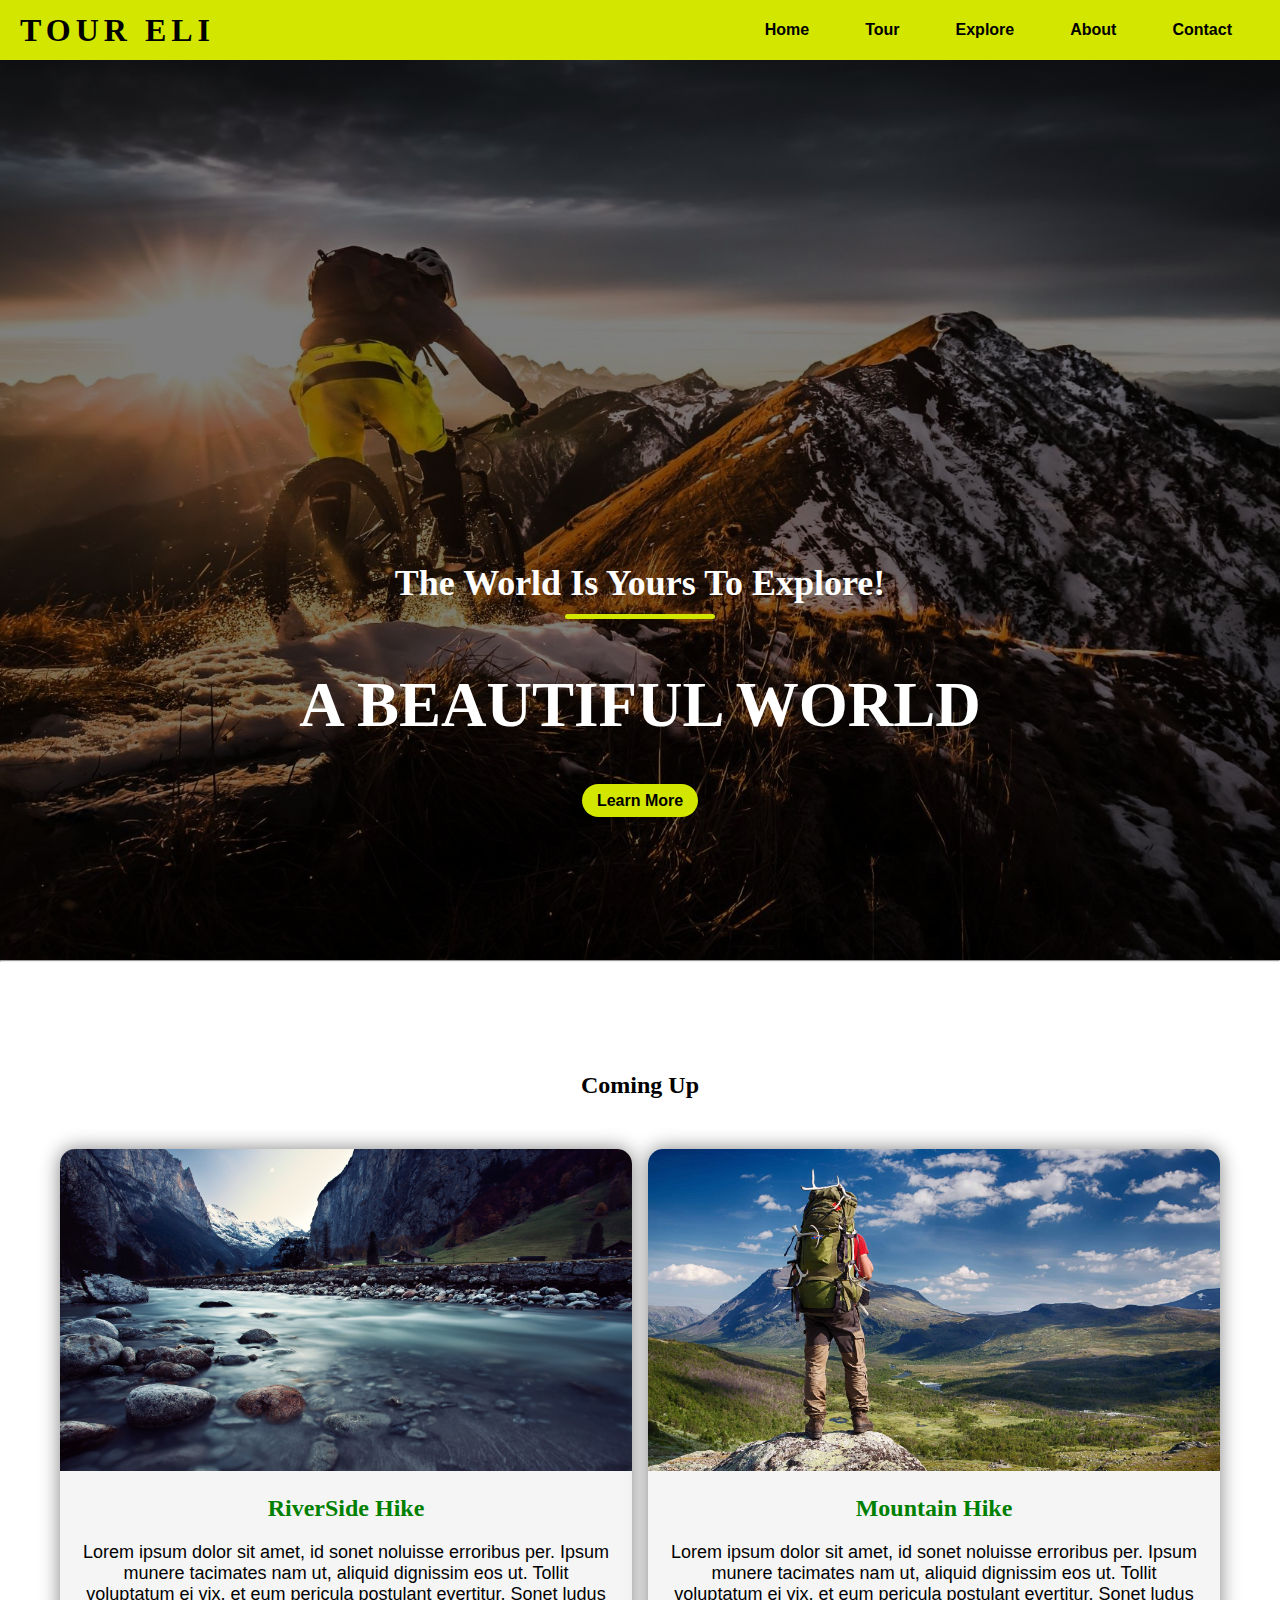
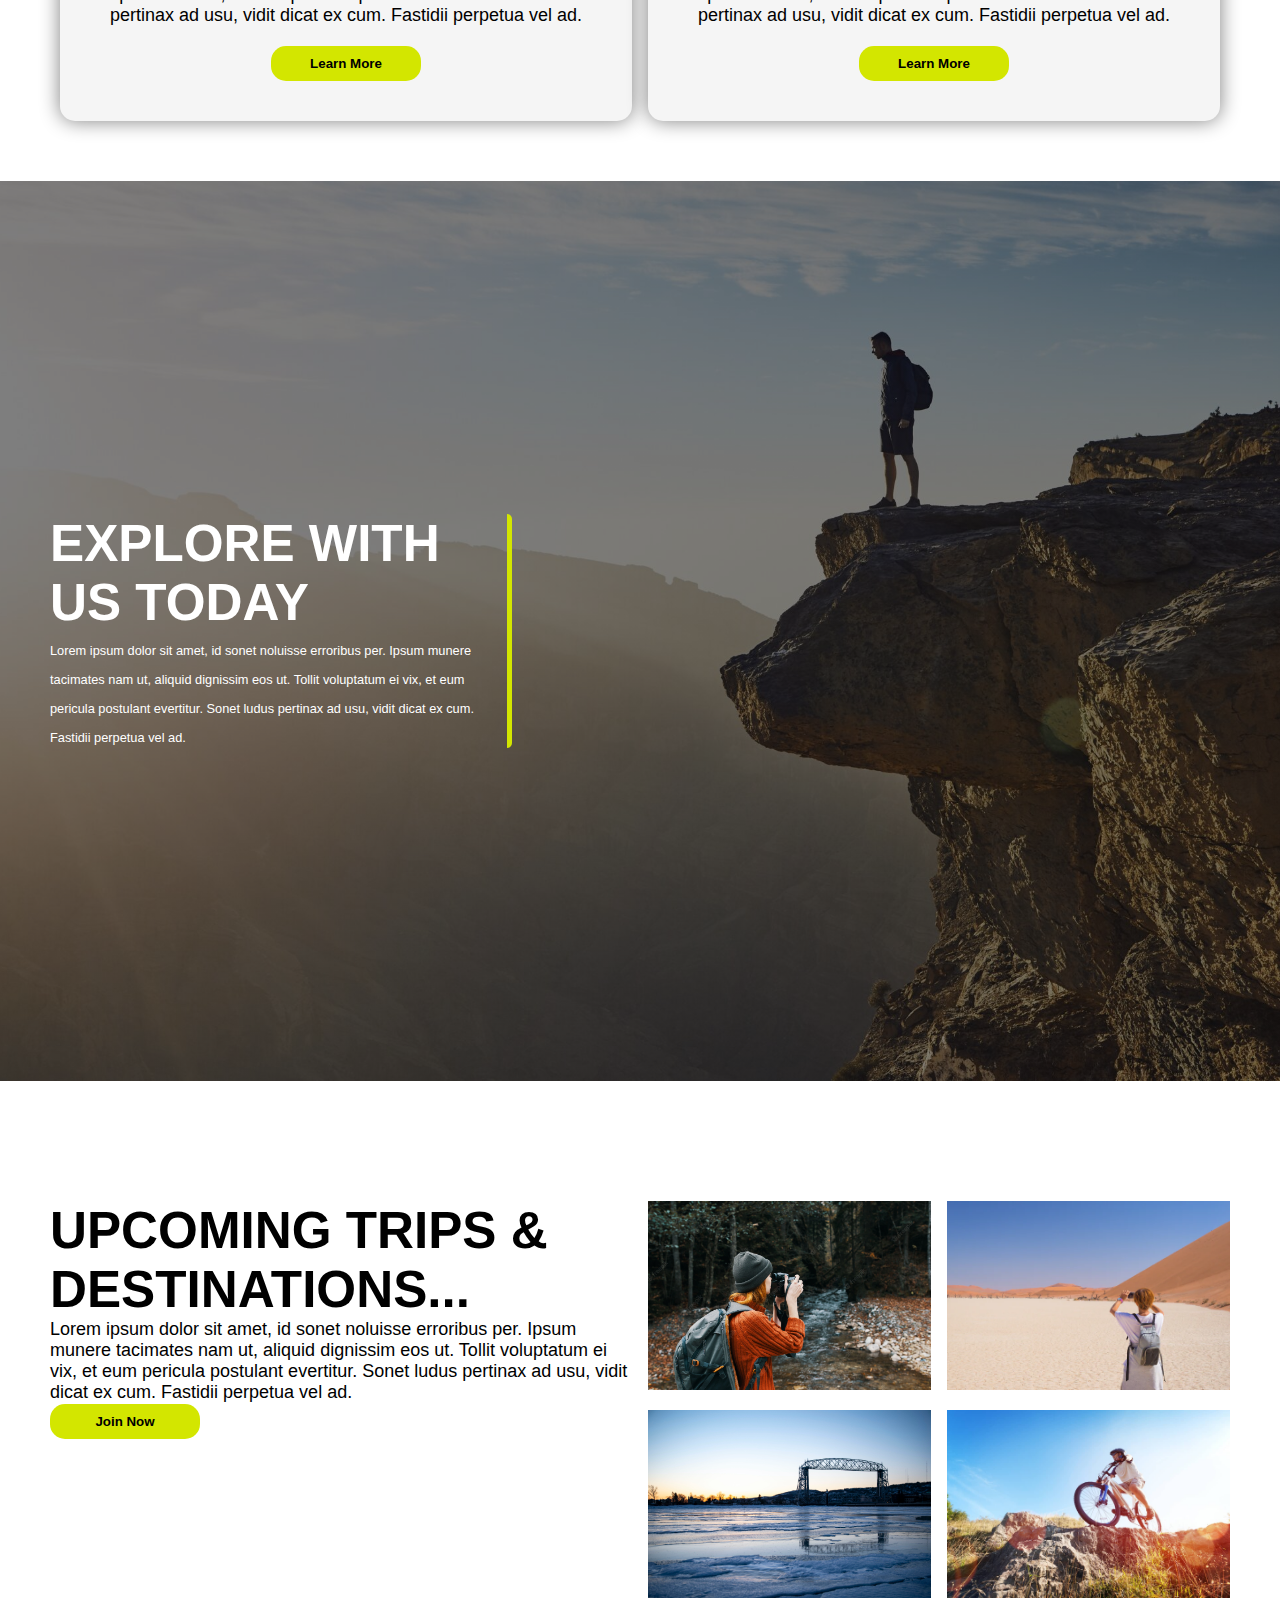
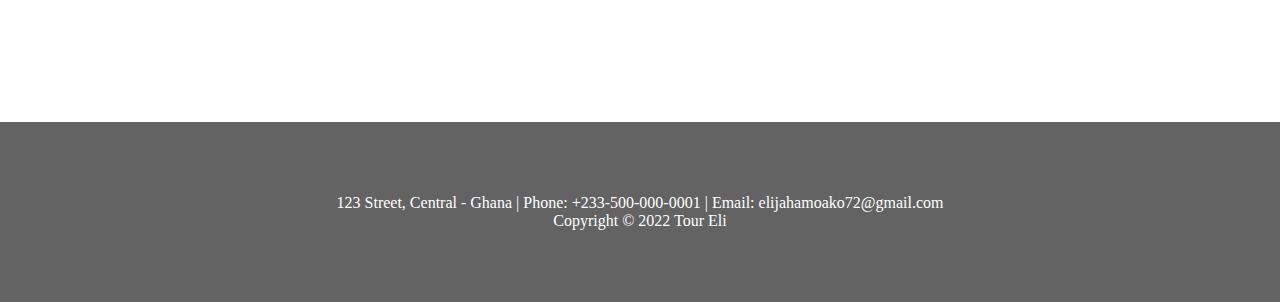
==== index.html @ 5ec99743 "Project Complete" ====
<!DOCTYPE html>
<html lang="en">
    <head>
        <meta charset="UTF-8">
        <meta http-equiv="X-UA-Compatible" content="IE=edge">
        <meta name="viewport" content="width=device-width, initial-scale=1.0">
        <title>Tour Eli</title>
        <link href="style.css" rel="stylesheet">
    </head>
    <body><!--first page of the website begins here-->
        <nav class="navbar">
            <div>
                <h1 class="logo">TOUR ELI</h1>
            </div>
            <div class="anchor">
                <a href="#">Home</a>
                <a href="#">Tour</a>
                <a href="#">Explore</a>
                <a href="#">About</a>
                <a href="#">Contact</a>
            </div>
        </nav>
        <header>
            <div class="header-content">
                <h2>The World Is Yours To Explore!</h2>
                <div class="line"></div>
                <h1>A BEAUTIFUL WORLD</h1>
                <a href="#" class="ctn">Learn More</a>
            </div>
        </header>
        <hr>
        <!--second page of the website begins here-->
        <section>
            <div class="second-head">
                <h2>Coming Up</h2>
            </div>
            <!--second container for two pictures-->
            <div class="second-container">
                <div class="river-side">
                    <img src="/images/riverpic.png" alt="" class="image">
                    <div class="river-side-details">
                        <h2>RiverSide Hike</h2>
                        <p>Lorem ipsum dolor sit amet, id sonet noluisse erroribus per. Ipsum munere tacimates nam ut, aliquid dignissim eos ut. Tollit voluptatum ei vix, et eum pericula postulant evertitur. Sonet ludus pertinax ad usu, vidit dicat ex cum. Fastidii perpetua vel ad.</p>
                        <button>Learn More</button>
                    </div>
                </div>
                <div class="mountain-side">
                    <img src="/images/mountain.png" alt="" class="image">
                    <div class="mountain-side-details">
                        <h2>Mountain Hike</h2>
                        <p>Lorem ipsum dolor sit amet, id sonet noluisse erroribus per. Ipsum munere tacimates nam ut, aliquid dignissim eos ut. Tollit voluptatum ei vix, et eum pericula postulant evertitur. Sonet ludus pertinax ad usu, vidit dicat ex cum. Fastidii perpetua vel ad.</p>
                        <button>Learn More</button>
                    </div>
                </div>
            </div>
            
        </section>
        <div class="third-section"><!--third page of the website begins here-->
            <div class="third-section-bg"></div> 
            <div class="explore-with-us">
                <h1>EXPLORE WITH US TODAY</h1>
                <span>Lorem ipsum dolor sit amet, id sonet noluisse erroribus per. Ipsum munere tacimates nam ut, aliquid dignissim eos ut. Tollit voluptatum ei vix, et eum pericula postulant evertitur. Sonet ludus pertinax ad usu, vidit dicat ex cum. Fastidii perpetua vel ad.</span>
            </div>
        </div>
        <div class="last-section"><!--fourth page of the website begins here-->
            <div class="left-column">
                <h1>UPCOMING TRIPS & DESTINATIONS...</h1>
                <P>Lorem ipsum dolor sit amet, id sonet noluisse erroribus per. Ipsum munere tacimates nam ut, aliquid dignissim eos ut. Tollit voluptatum ei vix, et eum pericula postulant evertitur. Sonet ludus pertinax ad usu, vidit dicat ex cum. Fastidii perpetua vel ad.</P>
                <button class="join-btn">Join Now</button>
            </div>
            <div class="right-column">
                <div class="middle1-column">
                    <img src="/images/tourpic1.png" alt="" class="pics">
                </div>
                <div class="right1-column">
                    <img src="/images/tourpic2.png" alt="" class="pics">
                </div>
                <div class="middle2-column">
                    <img src="/images/tourpic3.png" alt="" class="pics">
                </div>
                <div class="right2-column">
                    <img src="/images/tourpic4.png" alt="" class="pics">
                </div>
            </div>
        </div>
        <footer><!--the footer of the website-->
            <span>123 Street, Central - Ghana | Phone: +233-500-000-0001 | Email: elijahamoako72@gmail.com</span>
            <span>Copyright &copy; 2022 Tour Eli</span>
        </footer>
    </body>
</html>
---- style.css ----
* {
    margin: 0;
    padding: 0;
    box-sizing: border-box;
}
a {
    text-decoration: none;
    cursor: pointer;
    margin: 0 20px 0 20px;
    color: black;
    font-family: Roboto, Arial;
    font-weight: bold;
    border-radius: 20px;
    padding: 5px 8px;
}
a:hover {
    border-radius: 20px;
    background-color: rgb(211, 230, 0);
    transition: 0.2s;
    color: rgb(255, 255, 255);
}
.anchor {
    display: flex;
    flex-wrap: wrap;
    align-items: center;
  
}

/*styling for the Navbar*/

.navbar {
    position: fixed;
    top: 0;
    left: 0;
    display: flex;
    width: 100%;
    justify-content: space-between;
    padding: 20px;
    color: rgb(0, 0, 0);
    height: 60px;
    background-color: rgb(211, 230, 0);
    align-items: center;
    z-index: 100;
}
.logo {
    font-family: wheat, plato, "Curlz MT", cursive, "Comic Sans MS";
    font-weight: bold;
    letter-spacing: 5px;
    font-size: xx-large;
    align-items: center;
}


/* styling for the first page of the website begins here*/
header {
    margin-top: 60px;
    width: 100vw;
    height: 100vh;
    background: linear-gradient(to right, rgba(0,0,0,0.5) 20%, rgba(0,0,0,0.5) 200%), url(/images/HeaderWP.png);
    background-position: bottom;
    background-size: cover;
    display: flex;
    align-items: flex-end;
    justify-content: center;
}
.header-content {
    margin-bottom: 150px;
    color: rgb(255, 255, 255);
    text-align: center;
}
.header-content h2 {
    font-size: 4vmin;
}
.line {
    width: 150px;
    height: 5px;
    background: rgb(211, 230, 0);
    margin: 10px auto;
    border-radius: 5px;
}
.header-content h1 {
    font-size: 7vmin;
    margin-top: 50px;
    margin-bottom: 50px;
}
a.ctn {
    padding: 8px 15px;
    background: rgb(211, 230, 0);
    border-radius: 30px;
    color: black;
}
.ctn:hover {
    background-color: rgb(248, 255, 166);
}
.menu-btn {
    position: absolute;
    top: 30px;
    right: 30px;
    width: 40px;
    cursor: pointer;
}

/* styling for the second page of the second page of the website begins here*/

section {
    margin-top: 50px;
    padding: 60px;
}
.second-head {
   text-align: center;
   margin-bottom: 50px;
}


/*styling for the first image on the left, which is the river image*/
.second-container {
    display: grid;
    gap: 1rem;
    grid-template-columns: repeat(auto-fit, minmax(250px, 1fr));
}
.river-side {
    border-radius: 15px;
    box-shadow: 0 0 20px gray;
    
    text-align: center;
    padding-bottom: 20px;
    background-color: whitesmoke;
}
.river-side:hover {
    transform: scale(1.01, 1.01);
    transition: 0.25s;
}
.image {
    width: 100%;
    border-top-left-radius: 15px;
    border-top-right-radius: 15px;
}
.river-side-details {
    width: 100%;
    padding: 20px 20px;
    display: flex;
    flex-direction: column;
    gap: 20px;
}
.river-side h2 {
    color: green;
}
p {
    font-family: Verdana, Geneva, Tahoma, sans-serif;
    font-size: 2vmin;
}
button {
    background-color: rgb(211, 230, 0);
    width: 150px;
    padding: 10px 10px;
    border: none;
    border-radius: 15px;
    cursor: pointer;
    font-weight: 700;
    margin: 0 auto 0 auto;
    font-family: 'Trebuchet MS', 'Lucida Sans Unicode', 'Lucida Grande', 'Lucida Sans', Arial, sans-serif;
}
button:hover {
    box-shadow: 0 0 4px black;
}
/* styling for the second image, which is on the right of this page.*/

.mountain-side {
    border-radius: 15px;
    box-shadow: 0 0 20px gray;
    
    text-align: center;
    padding-bottom: 20px;
    background-color: whitesmoke;
}
.mountain-side:hover {
    transform: scale(1.01, 1.01);
    transition: 0.25s;
}
.mountain-side-details {
    width: 100%;
    padding: 20px 20px;
    display: flex;
    flex-direction: column;
    gap: 20px;
}
.mountain-side h2 {
    color: green;
}

/*styling for the third page of the website begins here */

.third-section {
    height: 100vh;
    width: 100vw;
    display: grid;
    background: linear-gradient(to right, rgba(0,0,0,0.5) 20%, rgba(0,0,0,0.5) 200%), url(/images/ExploreWP.png);
    background-position: center;
    background-size: cover;
}
.third-section-bg {
    width: 100%;
    grid-column: 1;
    grid-row: 1;
}
.explore-with-us {
    color: rgb(255, 255, 255);
    grid-column: 1;
    grid-row: 1;
    justify-self: start;
    align-self: center;
    padding-left: 50px;
    width: 40%;
    font-size: 2vw;
    font-family: sans-serif;
    border-right: 5px solid rgb(211, 230, 0);
    border-radius: 5px;
}
.explore-with-us span {
    font-size: 1vw;
    font-family: Verdana, Geneva, Tahoma, sans-serif;
}
/*styling for the fourth page of the website begins here*/

.last-section {
    margin-top: 20px;
    padding: 50px;
    width: 100%;
    display: grid;
    gap: 1rem;
    grid-template-columns: repeat(auto-fit, minmax(530px, 1fr));
}
.join-btn {
    width: 150px;
}
.join-btn:hover {
    background-color: rgb(248, 255, 166);
}
.left-column {
    margin-top: 50px;
    font-size: 2vw;
    font-family: Verdana, Geneva, Tahoma, sans-serif;
}
.right-column {
    margin-top: 50px;
    display: grid;
    gap: 1rem;
    grid-template-columns: repeat(auto-fit, minmax(250px, 1fr));
}
.pics {
    width: 100%;
}
.pics:hover {
    transform: scale(1.01, 1.01);
    transition: 0.25s;
}

/*styling for the footer part of the website*/
footer {
    margin-top: 70px;
    height: 20vh;
    background-color: rgb(99, 99, 99);
    display: flex;
    flex-direction: column;
    justify-content: center;
    align-items: center;
    text-align: center;
}
footer span {
    color: white;
}

/* Responsiveness for mobile devices for header part*/

@media screen and (max-width:800px) {
    .navbar {
        display: flex;
        flex-direction: column;
        height: 30vh;
        position: relative;
    }
    .anchor {
        display: flex;
        flex-direction: column;
    }
    header {
       margin: 0;
    }
    section {
        display: flex;
        flex-direction: column;
    }
    .third-section {
        display: grid;
        margin-top: 100px;
    }
    .last-section {
        display: flex;
        flex-direction: column;
    }
}
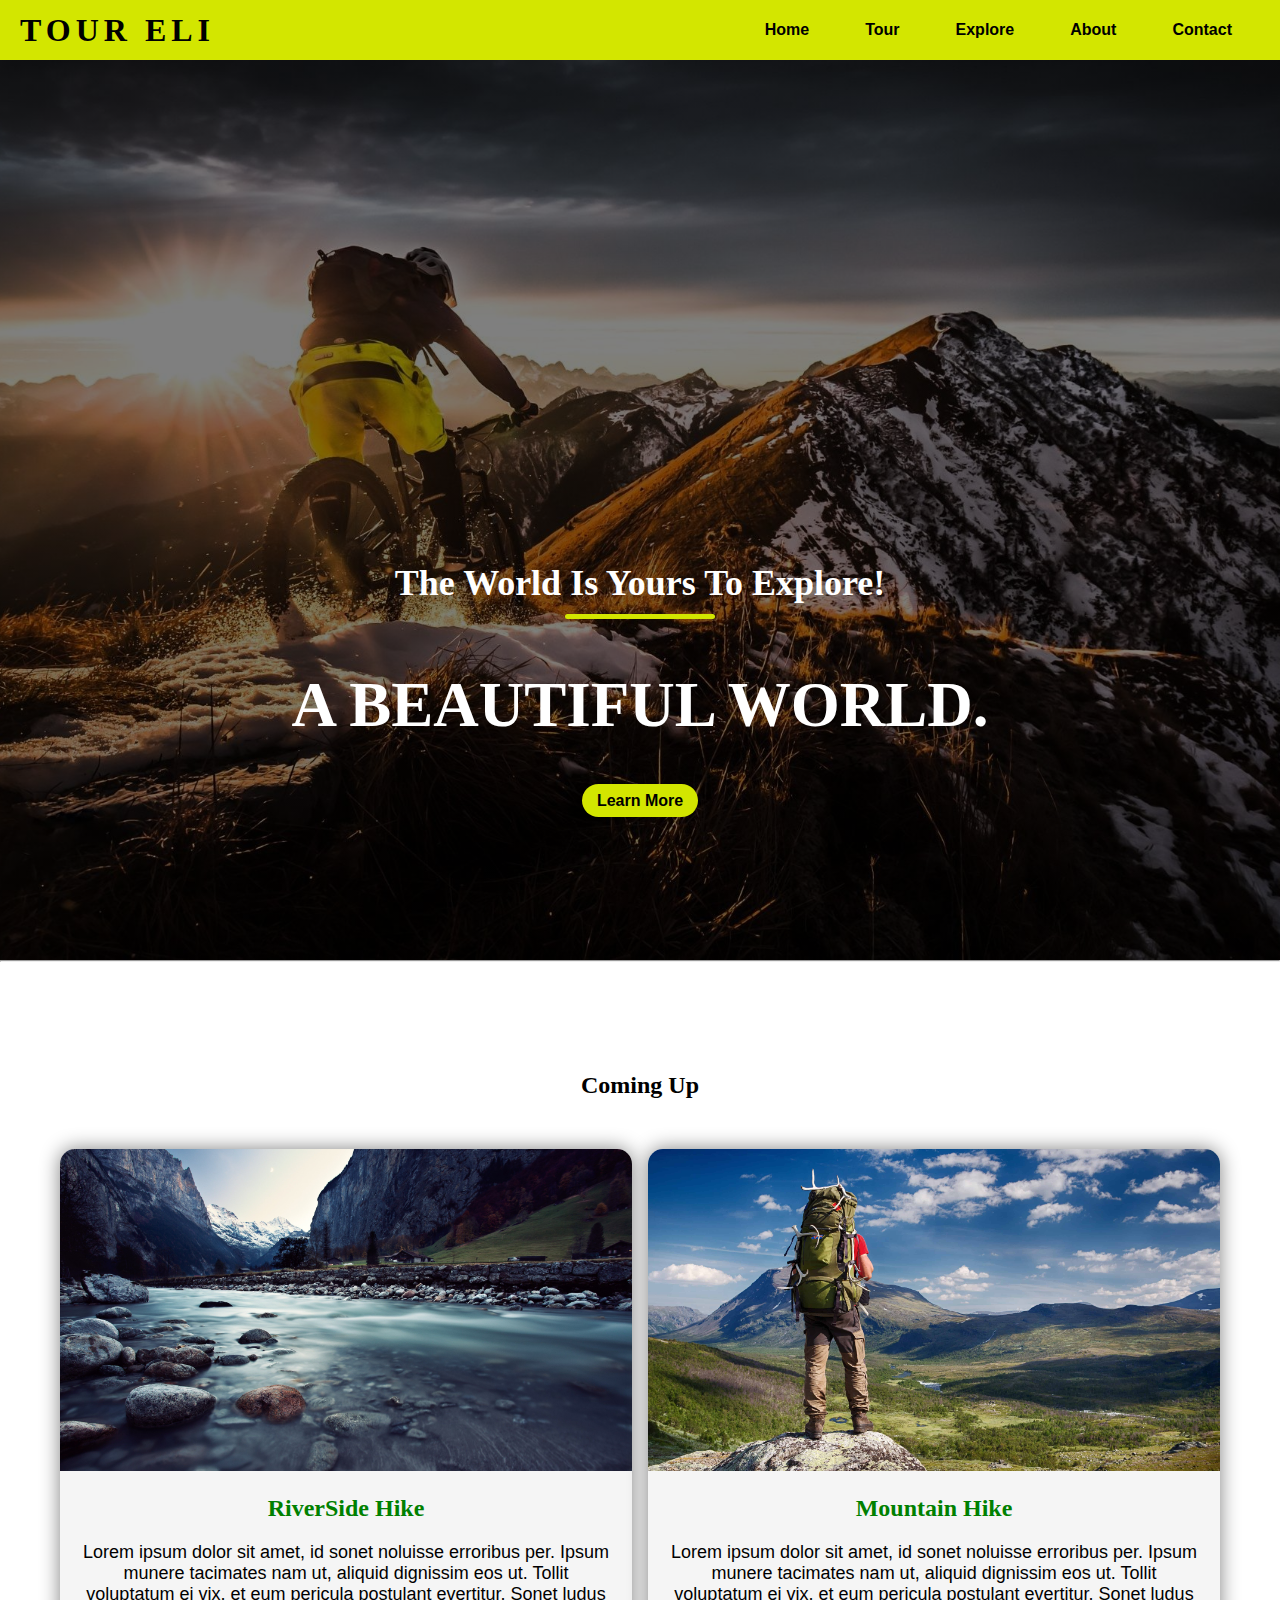
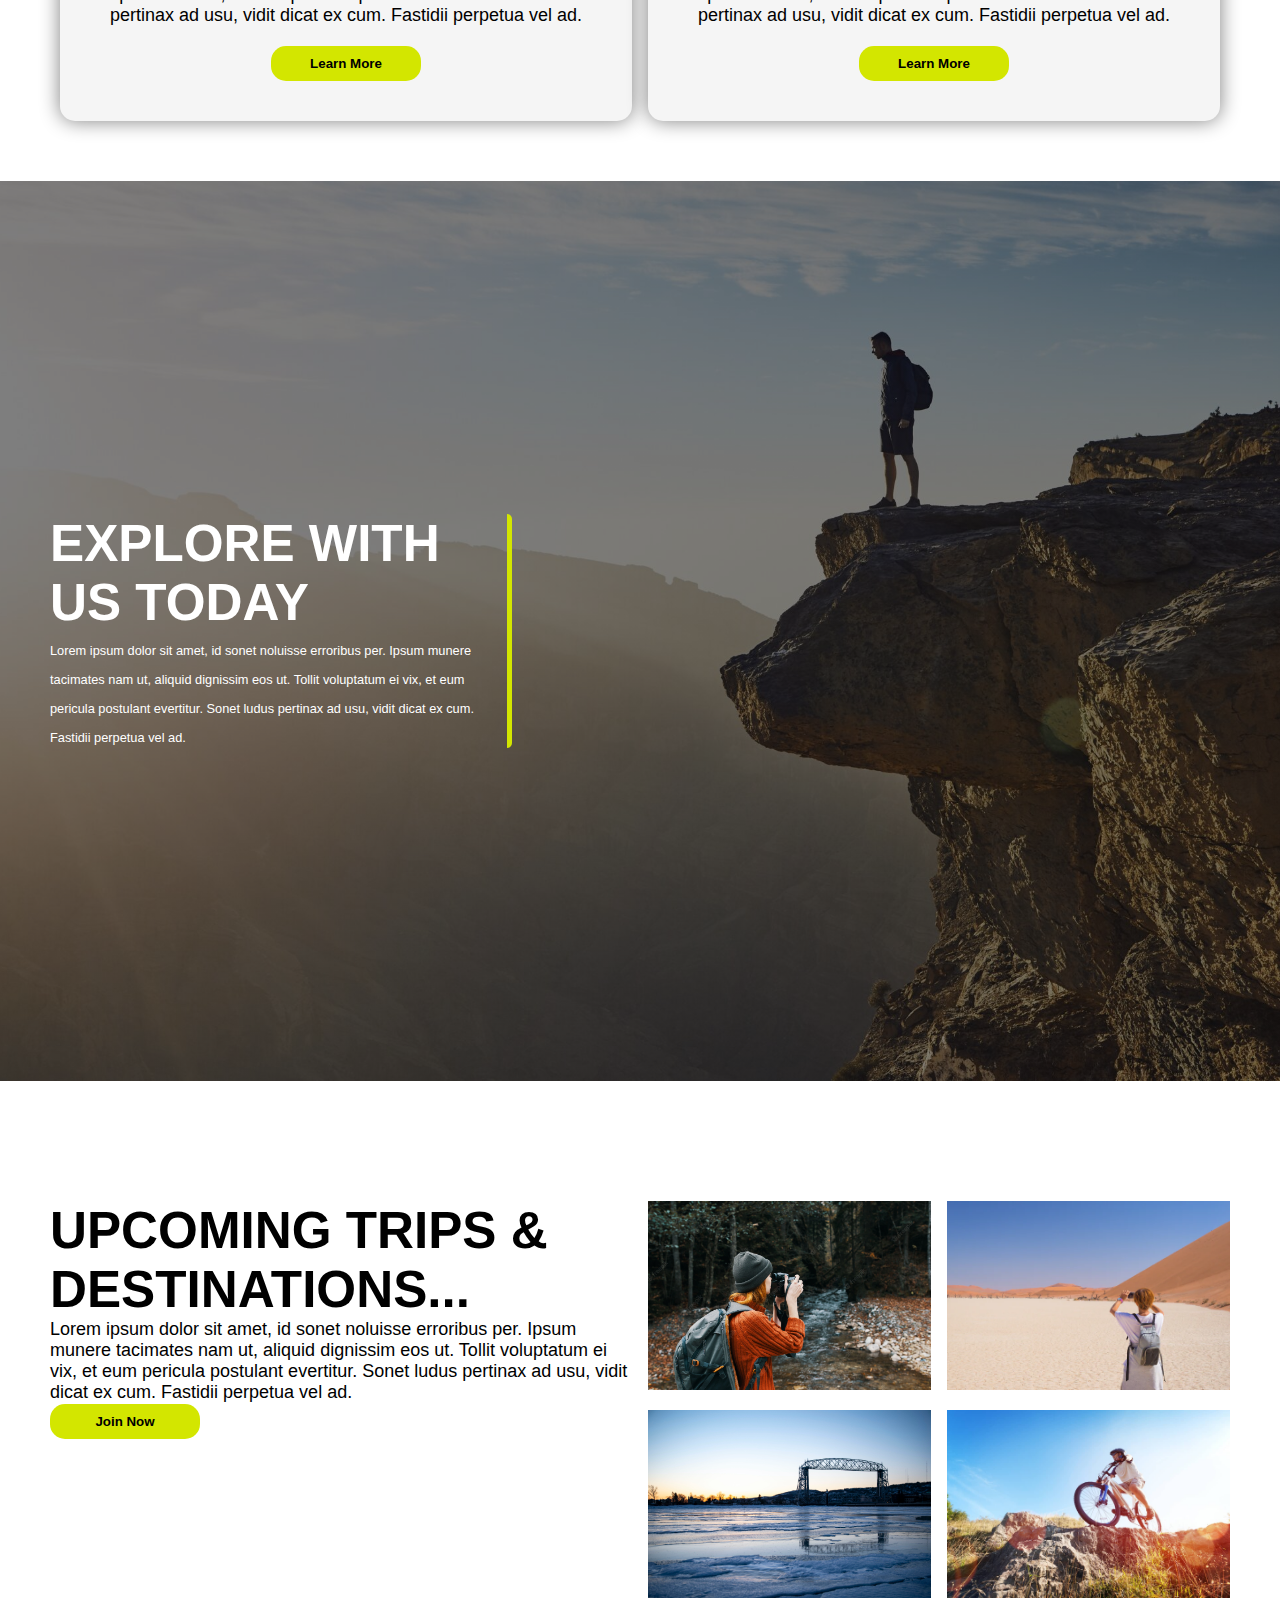
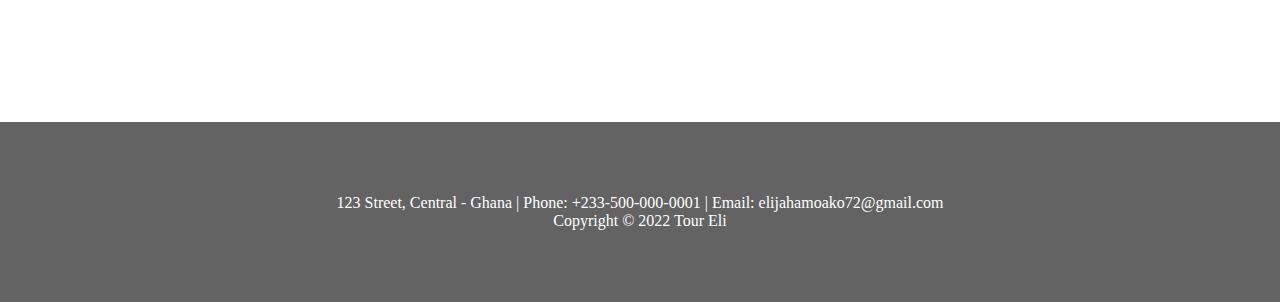
==== commit 3e17422f: "Updated" ====
--- a/index.html
+++ b/index.html
@@ -24,7 +24,7 @@
             <div class="header-content">
                 <h2>The World Is Yours To Explore!</h2>
                 <div class="line"></div>
-                <h1>A BEAUTIFUL WORLD</h1>
+                <h1>A BEAUTIFUL WORLD.</h1>
                 <a href="#" class="ctn">Learn More</a>
             </div>
         </header>
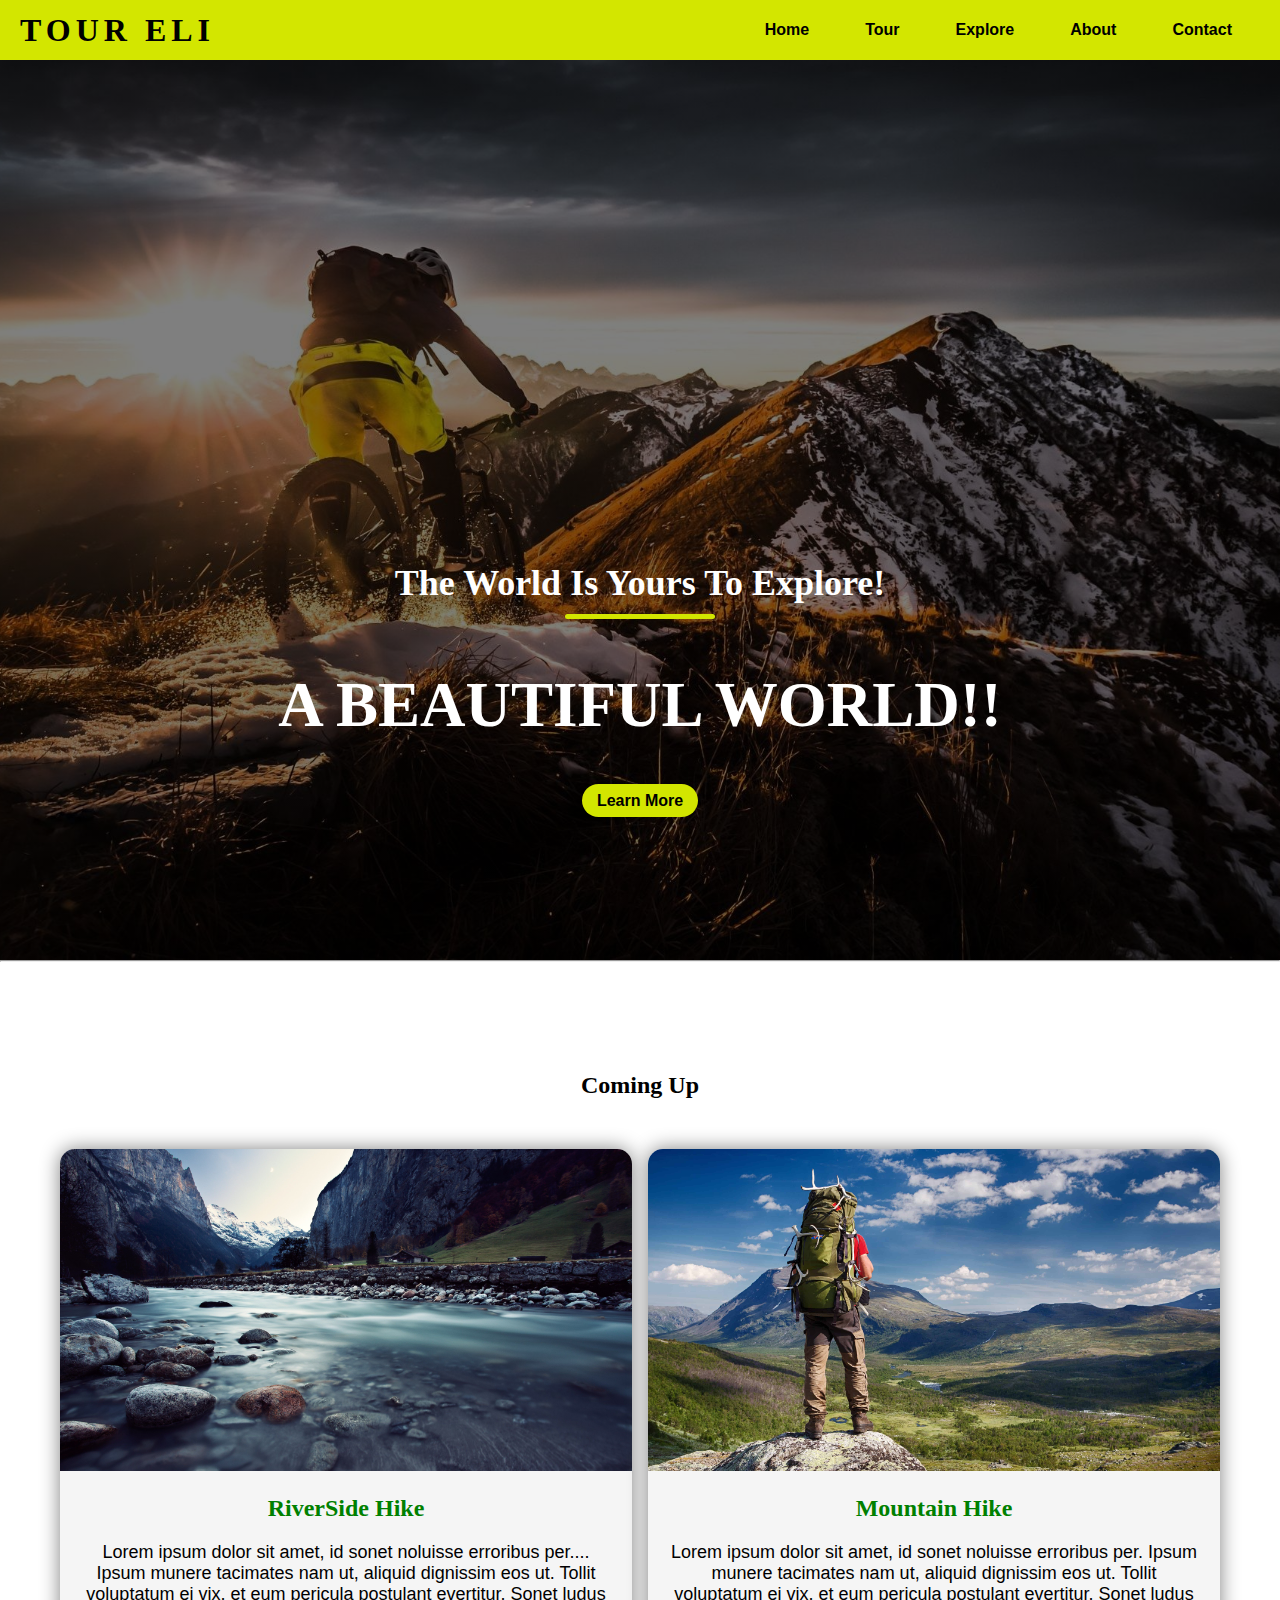
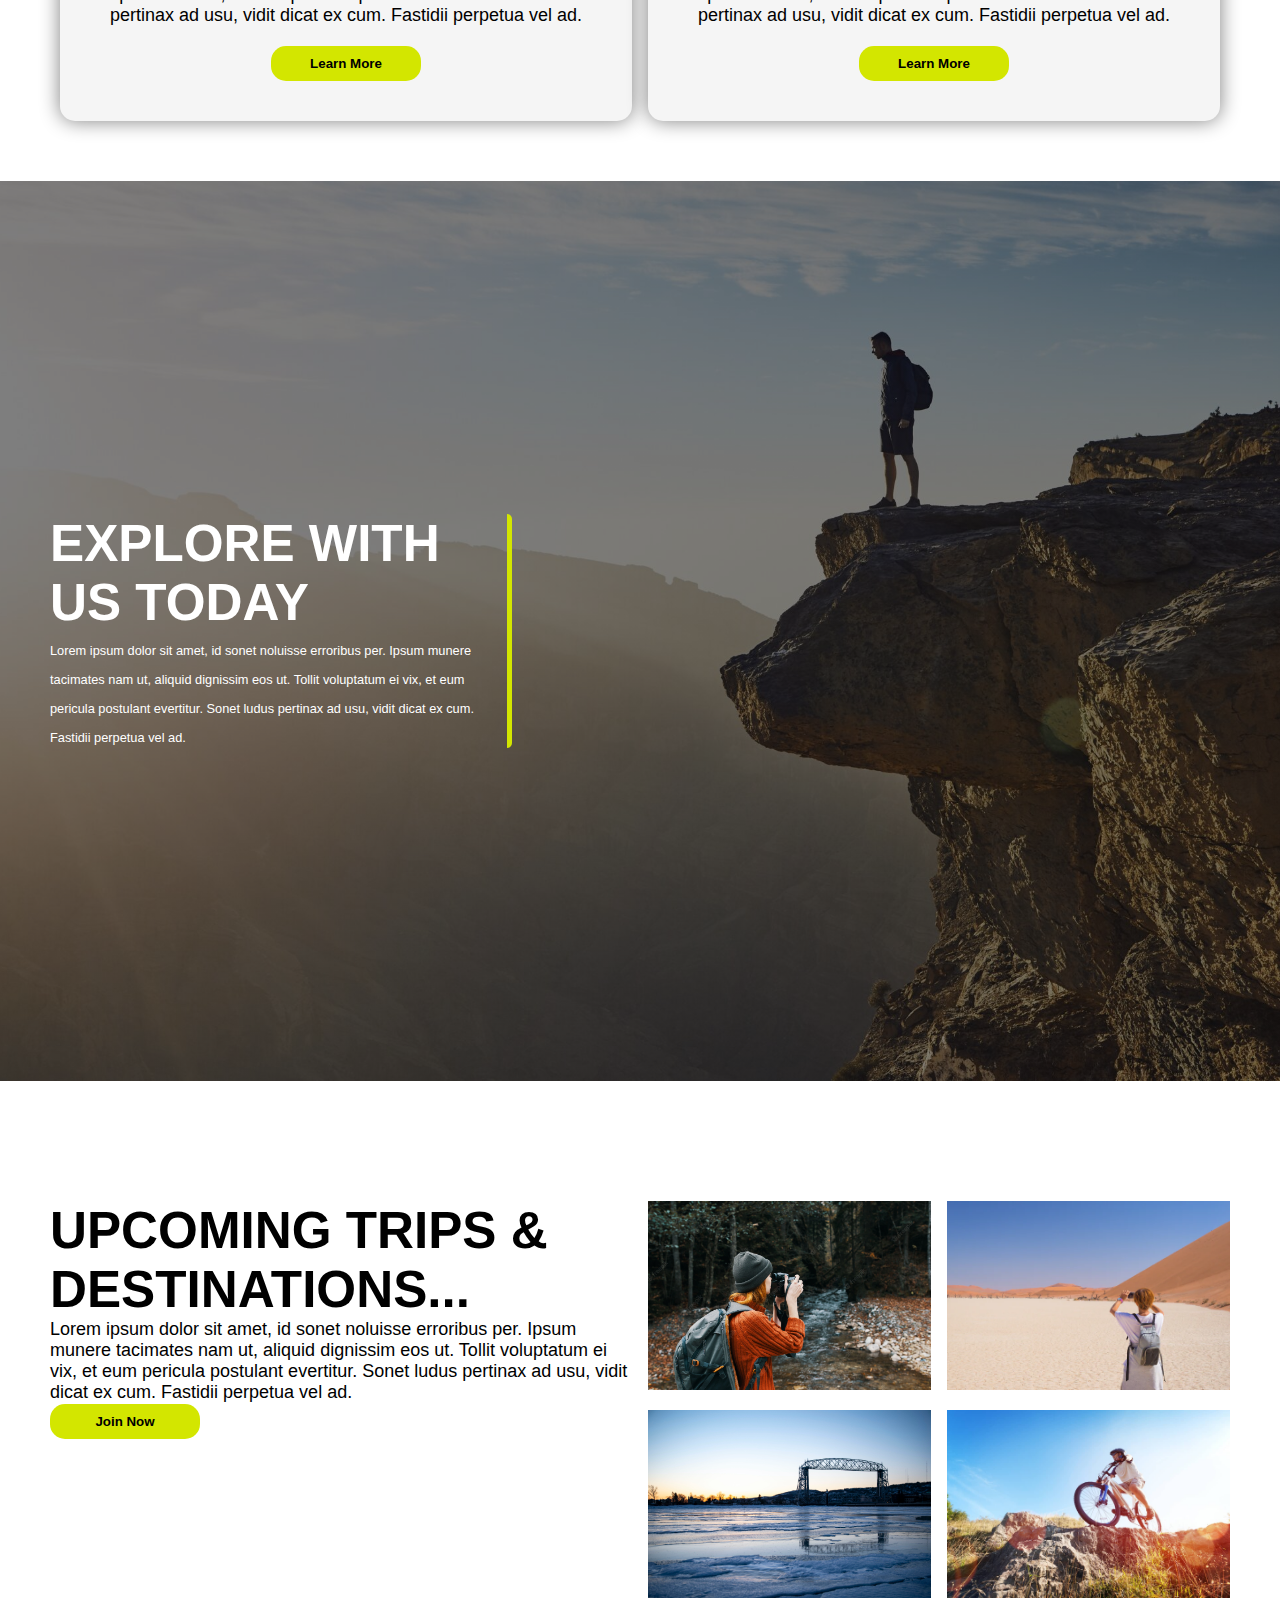
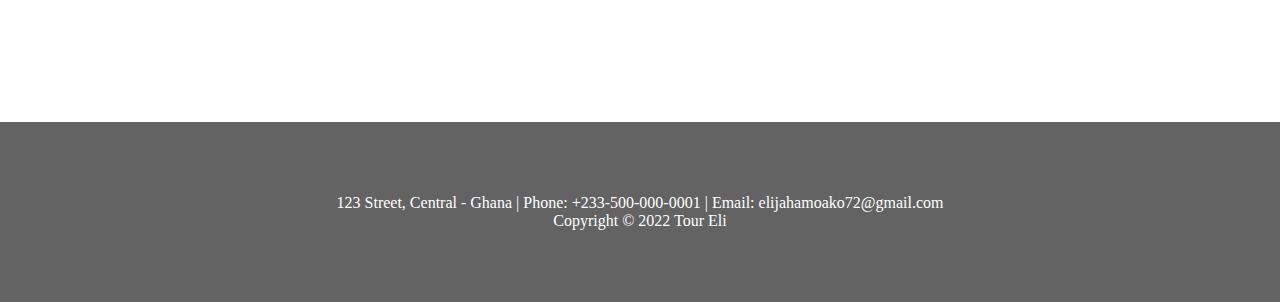
==== commit 6724c8a2: "Updated" ====
--- a/index.html
+++ b/index.html
@@ -24,7 +24,7 @@
             <div class="header-content">
                 <h2>The World Is Yours To Explore!</h2>
                 <div class="line"></div>
-                <h1>A BEAUTIFUL WORLD.</h1>
+                <h1>A BEAUTIFUL WORLD!!</h1>
                 <a href="#" class="ctn">Learn More</a>
             </div>
         </header>
@@ -40,7 +40,7 @@
                     <img src="/images/riverpic.png" alt="" class="image">
                     <div class="river-side-details">
                         <h2>RiverSide Hike</h2>
-                        <p>Lorem ipsum dolor sit amet, id sonet noluisse erroribus per. Ipsum munere tacimates nam ut, aliquid dignissim eos ut. Tollit voluptatum ei vix, et eum pericula postulant evertitur. Sonet ludus pertinax ad usu, vidit dicat ex cum. Fastidii perpetua vel ad.</p>
+                        <p>Lorem ipsum dolor sit amet, id sonet noluisse erroribus per.... Ipsum munere tacimates nam ut, aliquid dignissim eos ut. Tollit voluptatum ei vix, et eum pericula postulant evertitur. Sonet ludus pertinax ad usu, vidit dicat ex cum. Fastidii perpetua vel ad.</p>
                         <button>Learn More</button>
                     </div>
                 </div>
